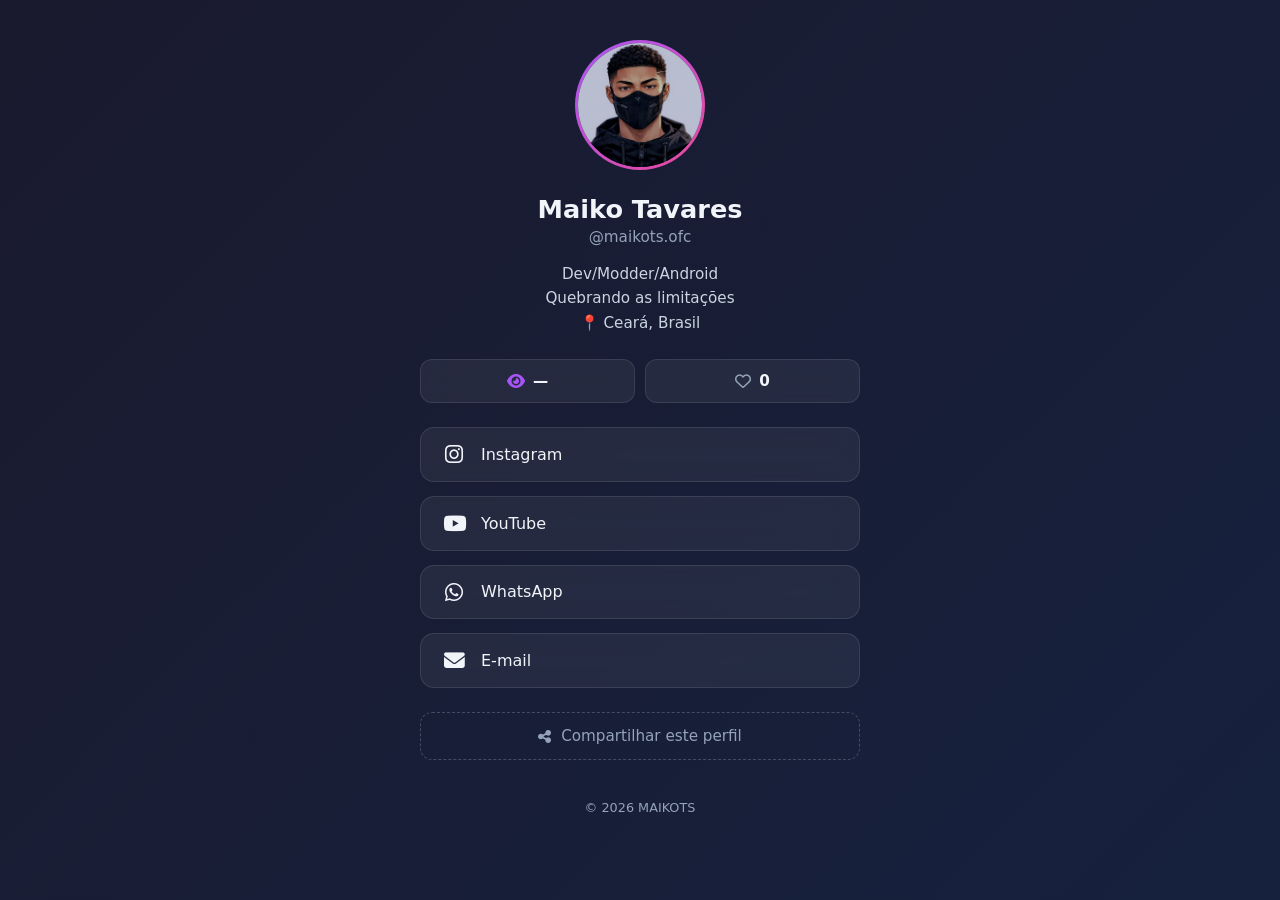
==== index.html @ d2a7dfe6 "Atualizar o index.html" ====
<!DOCTYPE html>
<html lang="pt-BR">
<head>
  <meta charset="UTF-8">
  <meta name="viewport" content="width=device-width, initial-scale=1.0">
  <title>Maiko.TS | Info</title>
  <meta name="description" content="Informações e links para meus outros perfis">

<!-- ÍCONE DO SITE -->
<link rel="icon" type="image/png" href="assets/ft_perfil/maikots.ofc.png">

<!-- ÍCONE PARA QUANDO O USUÁRIO SALVA NA TELA INICIAL DO CELULAR (iOS) -->
<link rel="apple-touch-icon" href="assets/ft_perfil/maikots.ofc.png">

<!-- COR DA BARRA DO NAVEGADOR NO CELULAR (Android/Chrome) -->
<meta name="theme-color" content="#1a1a2e">

  <link rel="stylesheet" href="https://cdnjs.cloudflare.com/ajax/libs/font-awesome/6.5.1/css/all.min.css">

  <link rel="stylesheet" href="css/variaveis.css">
  <link rel="stylesheet" href="css/base.css">
  <link rel="stylesheet" href="css/componentes.css">
  <link rel="stylesheet" href="css/animacoes.css">

  <script src="js/script.js" defer></script>
  <script src="js/links-apps.js" defer></script>
  <script src="js/configs-e-variaveis-globais.js" defer></script>
  <script src="js/contadores.js" defer></script>
  <script src="js/efeito-ripple.js" defer></script>
</head>
<body>
  <div class="container">

    <div class="inapp-banner" id="inappBanner">
      Você está no navegador do Instagram. Para abrir os apps corretamente, toque em <b>⋮ → Abrir no navegador</b>.
      <br>
      <button type="button" id="btnCopiarBanner">Copiar link</button>
    </div>

    <img class="avatar" src="assets/ft_perfil/maikots.ofc.png" alt="Foto de perfil">

    <h1>Maiko Tavares</h1>
    <p class="username">@maikots.ofc</p>
    <p class="bio">
      Dev/Modder/Android<br>
      Quebrando as limitações<br>
      📍 Ceará, Brasil
    </p>

    <div class="stats">
      <div class="stat-chip" title="Visitas no site">
        <i class="fa-solid fa-eye"></i>
        <strong id="visitCount">—</strong>
      </div>
      <button class="like-btn" id="likeBtn" type="button" title="Curtir perfil">
        <i class="fa-regular fa-heart" id="likeIcon"></i>
        <strong id="likeCount">—</strong>
      </button>
    </div>

    <div class="links">
      <a class="link"
         href="https://www.instagram.com/maikots.ofc"
         data-deeplink="instagram://user?username=maikots.ofc"
         data-android="intent://www.instagram.com/maikots.ofc/#Intent;package=com.instagram.android;scheme=https;end"
         target="_blank" rel="noopener">
        <i class="fa-brands fa-instagram"></i>
        <span>Instagram</span>
      </a>

      <a class="link"
         href="https://youtube.com/@maikots"
         data-deeplink="vnd.youtube://channel/UCjiRpNFwjzChM_WOtT9ZudQ"
         data-android="intent://channel/UCjiRpNFwjzChM_WOtT9ZudQ#Intent;scheme=vnd.youtube;package=com.google.android.youtube;S.browser_fallback_url=https%3A%2F%2Fyoutube.com%2F%40maikots;end"
         target="_blank" rel="noopener">
        <i class="fa-brands fa-youtube"></i>
        <span>YouTube</span>
      </a>

      <a class="link"
         href="https://wa.me/5585992683680"
         data-deeplink="whatsapp://send?phone=5585992683680"
         target="_blank" rel="noopener">
        <i class="fa-brands fa-whatsapp"></i>
        <span>WhatsApp</span>
      </a>

      <a class="link" href="mailto:maiko.t.s.ofc@gmail.com">
        <i class="fa-solid fa-envelope"></i>
        <span>E-mail</span>
      </a>
    </div>

    <button class="share-btn" id="shareBtn" type="button">
      <i class="fa-solid fa-share-nodes"></i>
      Compartilhar este perfil
    </button>

    <footer>© 2026 MAIKOTS</footer>
  </div>

  <div class="toast" id="toast"></div>
</body>
</html>
---- css/variaveis.css ----
:root {
  --bg1: #1a1a2e;
  --bg2: #16213e;
  --accent: #a855f7;
  --accent2: #ec4899;
  --card: rgba(255, 255, 255, 0.06);
  --text: #f1f5f9;
  --muted: #94a3b8;
}
---- css/base.css ----
* { margin: 0; padding: 0; box-sizing: border-box; }

body {
  font-family: 'Segoe UI', system-ui, -apple-system, sans-serif;
  background: linear-gradient(135deg, var(--bg1), var(--bg2));
  background-attachment: fixed;
  color: var(--text);
  min-height: 100vh;
  display: flex;
  justify-content: center;
  padding: 40px 20px;
}

.container {
  width: 100%;
  max-width: 440px;
  text-align: center;
  animation: fadeIn 0.8s ease;
}

.avatar {
  width: 130px;
  height: 130px;
  border-radius: 50%;
  object-fit: cover;
  border: 3px solid transparent;
  background: linear-gradient(var(--bg1), var(--bg1)) padding-box,
              linear-gradient(135deg, var(--accent), var(--accent2)) border-box;
  margin-bottom: 20px;
}

h1 { font-size: 1.6rem; font-weight: 700; margin-bottom: 4px; }

.username {
  color: var(--muted);
  font-size: 0.95rem;
  margin-bottom: 16px;
}

.bio {
  font-size: 0.95rem;
  line-height: 1.6;
  color: #cbd5e1;
  margin-bottom: 24px;
  padding: 0 10px;
}

footer {
  margin-top: 40px;
  font-size: 0.8rem;
  color: var(--muted);
}
---- css/componentes.css ----
/* ============ ESTATÍSTICAS ============ */
.stats { display: flex; gap: 10px; margin-bottom: 24px; }

.stat-chip, .like-btn {
  flex: 1;
  display: flex;
  align-items: center;
  justify-content: center;
  gap: 8px;
  padding: 12px;
  background: var(--card);
  border: 1px solid rgba(255, 255, 255, 0.1);
  border-radius: 12px;
  font-size: 0.9rem;
  color: var(--muted);
  backdrop-filter: blur(10px);
  font-family: inherit;
  position: relative;
  overflow: hidden;
}

.stat-chip strong, .like-btn strong {
  color: var(--text);
  font-weight: 600;
  font-size: 0.95rem;
}

.stat-chip i { color: var(--accent); font-size: 1rem; }

.like-btn { cursor: pointer; transition: all 0.25s ease; }
.like-btn i { color: var(--muted); font-size: 1rem; transition: all 0.3s ease; }

.like-btn:hover {
  border-color: rgba(236, 72, 153, 0.5);
  transform: translateY(-2px);
}

.like-btn.liked {
  background: rgba(236, 72, 153, 0.15);
  border-color: rgba(236, 72, 153, 0.6);
  animation: likeGlow 2s ease-in-out infinite;
}

.like-btn.liked i, .like-btn.liked strong { color: #fbcfe8; }
.like-btn.liked i { animation: heartPop 0.4s ease; }

/* ============ LINKS ============ */
.links { display: flex; flex-direction: column; gap: 14px; }

.link {
  display: flex;
  align-items: center;
  gap: 14px;
  padding: 16px 20px;
  background: var(--card);
  border: 1px solid rgba(255, 255, 255, 0.1);
  border-radius: 14px;
  color: var(--text);
  text-decoration: none;
  font-weight: 500;
  font-size: 1rem;
  backdrop-filter: blur(10px);
  transition: all 0.25s ease;
  position: relative;
  overflow: hidden;
  animation: fadeInUp 0.5s ease backwards;
}

.link:nth-child(1) { animation-delay: 0.10s; }
.link:nth-child(2) { animation-delay: 0.18s; }
.link:nth-child(3) { animation-delay: 0.26s; }
.link:nth-child(4) { animation-delay: 0.34s; }

.link i { font-size: 1.3rem; width: 26px; text-align: center; }

.link:hover {
  transform: translateY(-3px);
  background: linear-gradient(135deg, var(--accent), var(--accent2));
  border-color: transparent;
  box-shadow: 0 10px 30px rgba(168, 85, 247, 0.35);
}

.link:active { transform: translateY(-1px) scale(0.98); }

/* ============ BOTÃO COMPARTILHAR ============ */
.share-btn {
  display: flex;
  align-items: center;
  justify-content: center;
  gap: 10px;
  margin-top: 24px;
  padding: 14px 20px;
  width: 100%;
  background: transparent;
  border: 1px dashed rgba(255, 255, 255, 0.2);
  border-radius: 12px;
  color: var(--muted);
  font-size: 0.95rem;
  font-weight: 500;
  cursor: pointer;
  font-family: inherit;
  transition: all 0.25s ease;
  position: relative;
  overflow: hidden;
}

.share-btn:hover {
  border-color: var(--accent);
  color: var(--text);
  background: rgba(168, 85, 247, 0.08);
  transform: translateY(-2px);
}

.share-btn:active { transform: translateY(0) scale(0.98); }

/* ============ AVISO IN-APP ============ */
.inapp-banner {
  display: none;
  margin-bottom: 20px;
  padding: 12px 16px;
  background: rgba(236, 72, 153, 0.15);
  border: 1px solid rgba(236, 72, 153, 0.4);
  border-radius: 12px;
  font-size: 0.85rem;
  color: #fbcfe8;
  line-height: 1.4;
}

.inapp-banner.show { display: block; }

.inapp-banner button {
  margin-top: 8px;
  padding: 8px 14px;
  border: none;
  border-radius: 8px;
  background: linear-gradient(135deg, var(--accent), var(--accent2));
  color: #fff;
  font-weight: 600;
  cursor: pointer;
  font-size: 0.85rem;
}

/* ============ EFEITO ONDA ============ */
.ripple {
  position: absolute;
  border-radius: 50%;
  background: rgba(255, 255, 255, 0.45);
  transform: scale(0);
  animation: rippleAnim 0.6s ease-out;
  pointer-events: none;
}

/* ============ AVISO FLUTUANTE ============ */
.toast {
  position: fixed;
  bottom: 30px;
  left: 50%;
  transform: translateX(-50%) translateY(100px);
  background: rgba(30, 30, 46, 0.95);
  color: var(--text);
  padding: 12px 20px;
  border-radius: 12px;
  border: 1px solid rgba(255, 255, 255, 0.15);
  font-size: 0.9rem;
  backdrop-filter: blur(10px);
  transition: transform 0.3s ease, opacity 0.3s ease;
  opacity: 0;
  z-index: 1000;
  pointer-events: none;
  max-width: 90%;
  text-align: center;
}

.toast.show {
  transform: translateX(-50%) translateY(0);
  opacity: 1;
}
---- css/animacoes.css ----
@keyframes fadeIn {
  from { opacity: 0; transform: translateY(20px); }
  to   { opacity: 1; transform: translateY(0); }
}

@keyframes fadeInUp {
  from { opacity: 0; transform: translateY(12px); }
  to   { opacity: 1; transform: translateY(0); }
}

@keyframes heartPop {
  0%   { transform: scale(1); }
  50%  { transform: scale(1.5); }
  100% { transform: scale(1); }
}

@keyframes likeGlow {
  0%, 100% { box-shadow: 0 0 0 0 rgba(236, 72, 153, 0); }
  50%      { box-shadow: 0 0 20px 0 rgba(236, 72, 153, 0.3); }
}

@keyframes rippleAnim {
  to { transform: scale(4); opacity: 0; }
}

@media (prefers-reduced-motion: reduce) {
  *, *::before, *::after {
    animation-duration: 0.01ms !important;
    animation-iteration-count: 1 !important;
    transition-duration: 0.01ms !important;
  }
}
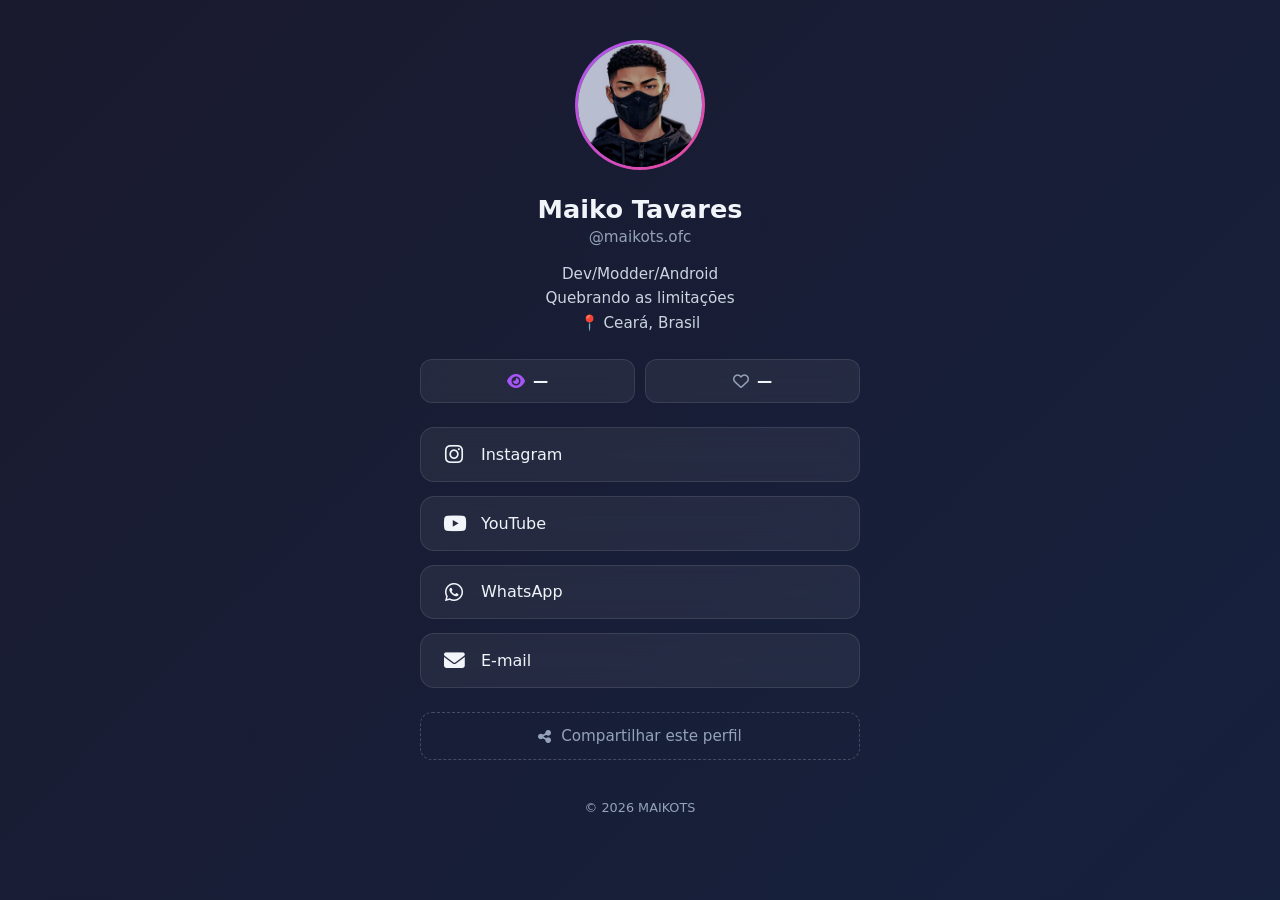
==== commit 21831be3: "Atualizar o index.html" ====
--- a/index.html
+++ b/index.html
@@ -6,97 +6,37 @@
   <title>Maiko.TS | Info</title>
   <meta name="description" content="Informações e links para meus outros perfis">
 
-<!-- ÍCONE DO SITE -->
-<link rel="icon" type="image/png" href="assets/ft_perfil/maikots.ofc.png">
-
-<!-- ÍCONE PARA QUANDO O USUÁRIO SALVA NA TELA INICIAL DO CELULAR (iOS) -->
-<link rel="apple-touch-icon" href="assets/ft_perfil/maikots.ofc.png">
-
-<!-- COR DA BARRA DO NAVEGADOR NO CELULAR (Android/Chrome) -->
-<meta name="theme-color" content="#1a1a2e">
+  <link rel="icon" type="image/png" href="assets/ft_perfil/maikots.ofc.png">
+  <link rel="apple-touch-icon" href="assets/ft_perfil/maikots.ofc.png">
+  <meta name="theme-color" content="#1a1a2e">
 
   <link rel="stylesheet" href="https://cdnjs.cloudflare.com/ajax/libs/font-awesome/6.5.1/css/all.min.css">
-
   <link rel="stylesheet" href="css/variaveis.css">
   <link rel="stylesheet" href="css/base.css">
   <link rel="stylesheet" href="css/componentes.css">
   <link rel="stylesheet" href="css/animacoes.css">
 
+  <!-- CARREGADOR DE HTML (Precisa ser o primeiro) -->
+  <script src="js/carregar-html.js" defer></script>
+  
+  <!-- Seus outros scripts -->
+  <script src="js/configs-e-variaveis-globais.js" defer></script>
   <script src="js/script.js" defer></script>
   <script src="js/links-apps.js" defer></script>
-  <script src="js/configs-e-variaveis-globais.js" defer></script>
   <script src="js/contadores.js" defer></script>
   <script src="js/efeito-ripple.js" defer></script>
+  <script src="js/compartilhar.js" defer></script>
+  <script src="js/toast.js" defer></script>
+  <script src="js/banner-in-app.js" defer></script>
 </head>
 <body>
   <div class="container">
-
-    <div class="inapp-banner" id="inappBanner">
-      Você está no navegador do Instagram. Para abrir os apps corretamente, toque em <b>⋮ → Abrir no navegador</b>.
-      <br>
-      <button type="button" id="btnCopiarBanner">Copiar link</button>
-    </div>
-
-    <img class="avatar" src="assets/ft_perfil/maikots.ofc.png" alt="Foto de perfil">
-
-    <h1>Maiko Tavares</h1>
-    <p class="username">@maikots.ofc</p>
-    <p class="bio">
-      Dev/Modder/Android<br>
-      Quebrando as limitações<br>
-      📍 Ceará, Brasil
-    </p>
-
-    <div class="stats">
-      <div class="stat-chip" title="Visitas no site">
-        <i class="fa-solid fa-eye"></i>
-        <strong id="visitCount">—</strong>
-      </div>
-      <button class="like-btn" id="likeBtn" type="button" title="Curtir perfil">
-        <i class="fa-regular fa-heart" id="likeIcon"></i>
-        <strong id="likeCount">—</strong>
-      </button>
-    </div>
-
-    <div class="links">
-      <a class="link"
-         href="https://www.instagram.com/maikots.ofc"
-         data-deeplink="instagram://user?username=maikots.ofc"
-         data-android="intent://www.instagram.com/maikots.ofc/#Intent;package=com.instagram.android;scheme=https;end"
-         target="_blank" rel="noopener">
-        <i class="fa-brands fa-instagram"></i>
-        <span>Instagram</span>
-      </a>
-
-      <a class="link"
-         href="https://youtube.com/@maikots"
-         data-deeplink="vnd.youtube://channel/UCjiRpNFwjzChM_WOtT9ZudQ"
-         data-android="intent://channel/UCjiRpNFwjzChM_WOtT9ZudQ#Intent;scheme=vnd.youtube;package=com.google.android.youtube;S.browser_fallback_url=https%3A%2F%2Fyoutube.com%2F%40maikots;end"
-         target="_blank" rel="noopener">
-        <i class="fa-brands fa-youtube"></i>
-        <span>YouTube</span>
-      </a>
-
-      <a class="link"
-         href="https://wa.me/5585992683680"
-         data-deeplink="whatsapp://send?phone=5585992683680"
-         target="_blank" rel="noopener">
-        <i class="fa-brands fa-whatsapp"></i>
-        <span>WhatsApp</span>
-      </a>
-
-      <a class="link" href="mailto:maiko.t.s.ofc@gmail.com">
-        <i class="fa-solid fa-envelope"></i>
-        <span>E-mail</span>
-      </a>
-    </div>
-
-    <button class="share-btn" id="shareBtn" type="button">
-      <i class="fa-solid fa-share-nodes"></i>
-      Compartilhar este perfil
-    </button>
-
-    <footer>© 2026 MAIKOTS</footer>
+    <!-- Aqui os componentes serão injetados -->
+    <div data-include="componentes/banner-in-app.html"></div>
+    <div data-include="componentes/cabecalho.html"></div>
+    <div data-include="componentes/estatisticas.html"></div>
+    <div data-include="componentes/links.html"></div>
+    <div data-include="componentes/rodape.html"></div>
   </div>
 
   <div class="toast" id="toast"></div>
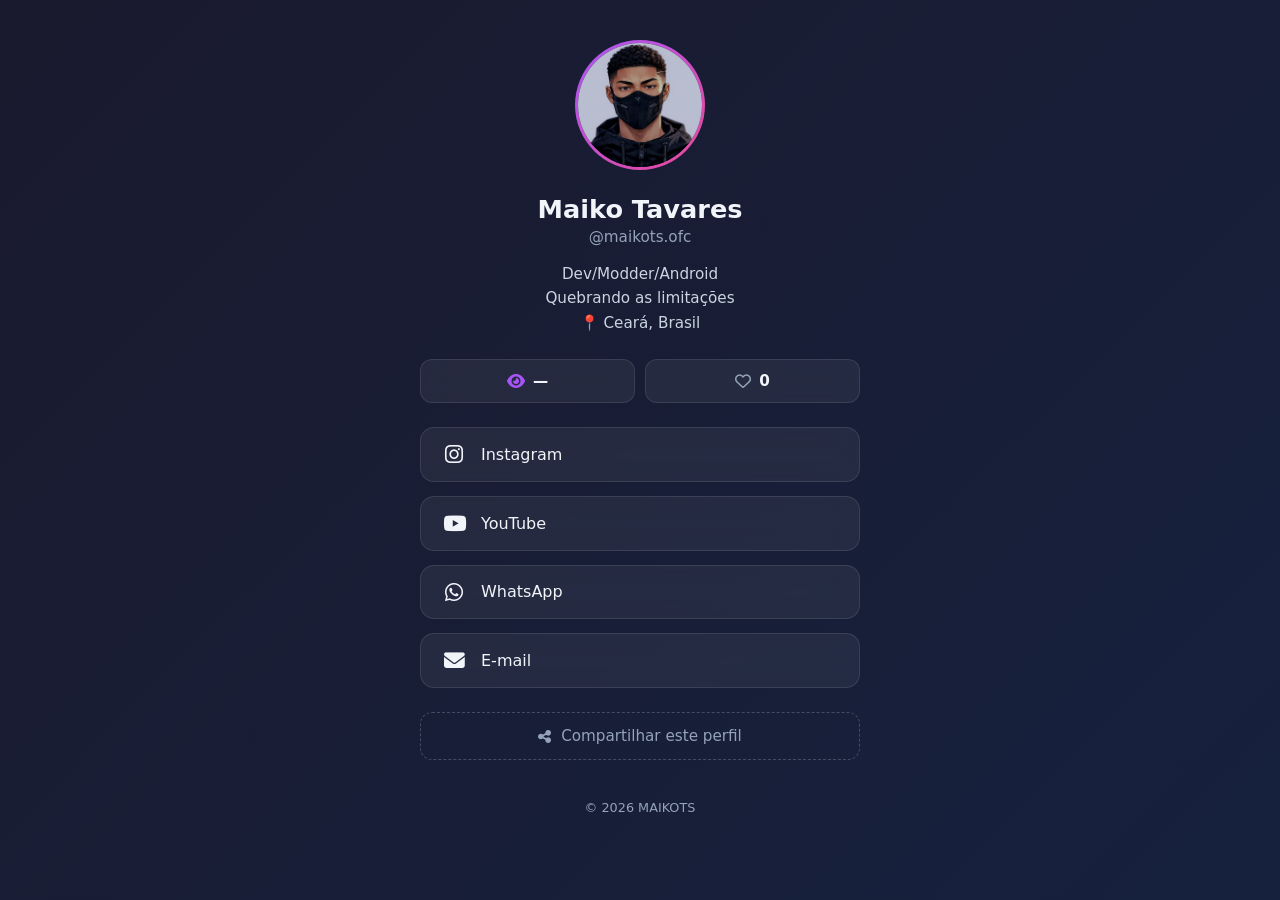
==== commit 176d4ee3: "Atualizar o index.html" ====
--- a/index.html
+++ b/index.html
@@ -16,22 +16,24 @@
   <link rel="stylesheet" href="css/componentes.css">
   <link rel="stylesheet" href="css/animacoes.css">
 
-  <!-- CARREGADOR DE HTML (Precisa ser o primeiro) -->
+  <!-- 1. CARREGADOR DE HTML (Precisa ser o primeiro) -->
   <script src="js/carregar-html.js" defer></script>
-  
-  <!-- Seus outros scripts -->
+
+  <!-- 2. CONFIGURAÇÕES E MÓDULOS (Apenas criam as funções) -->
   <script src="js/configs-e-variaveis-globais.js" defer></script>
-  <script src="js/script.js" defer></script>
-  <script src="js/links-apps.js" defer></script>
-  <script src="js/contadores.js" defer></script>
-  <script src="js/efeito-ripple.js" defer></script>
-  <script src="js/compartilhar.js" defer></script>
   <script src="js/toast.js" defer></script>
   <script src="js/banner-in-app.js" defer></script>
+  <script src="js/contadores.js" defer></script>
+  <script src="js/compartilhar.js" defer></script>
+  <script src="js/efeito-ripple.js" defer></script>
+  <script src="js/links-apps.js" defer></script>
+
+  <!-- 3. O MAESTRO (Inicia tudo quando o HTML estiver pronto) -->
+  <script src="js/principal.js" defer></script>
 </head>
 <body>
   <div class="container">
-    <!-- Aqui os componentes serão injetados -->
+    <!-- Aqui os componentes serão injetados pelo carregar-html.js -->
     <div data-include="componentes/banner-in-app.html"></div>
     <div data-include="componentes/cabecalho.html"></div>
     <div data-include="componentes/estatisticas.html"></div>
@@ -39,6 +41,7 @@
     <div data-include="componentes/rodape.html"></div>
   </div>
 
+  <!-- Aviso flutuante (Toast) fica fora do container -->
   <div class="toast" id="toast"></div>
 </body>
 </html>
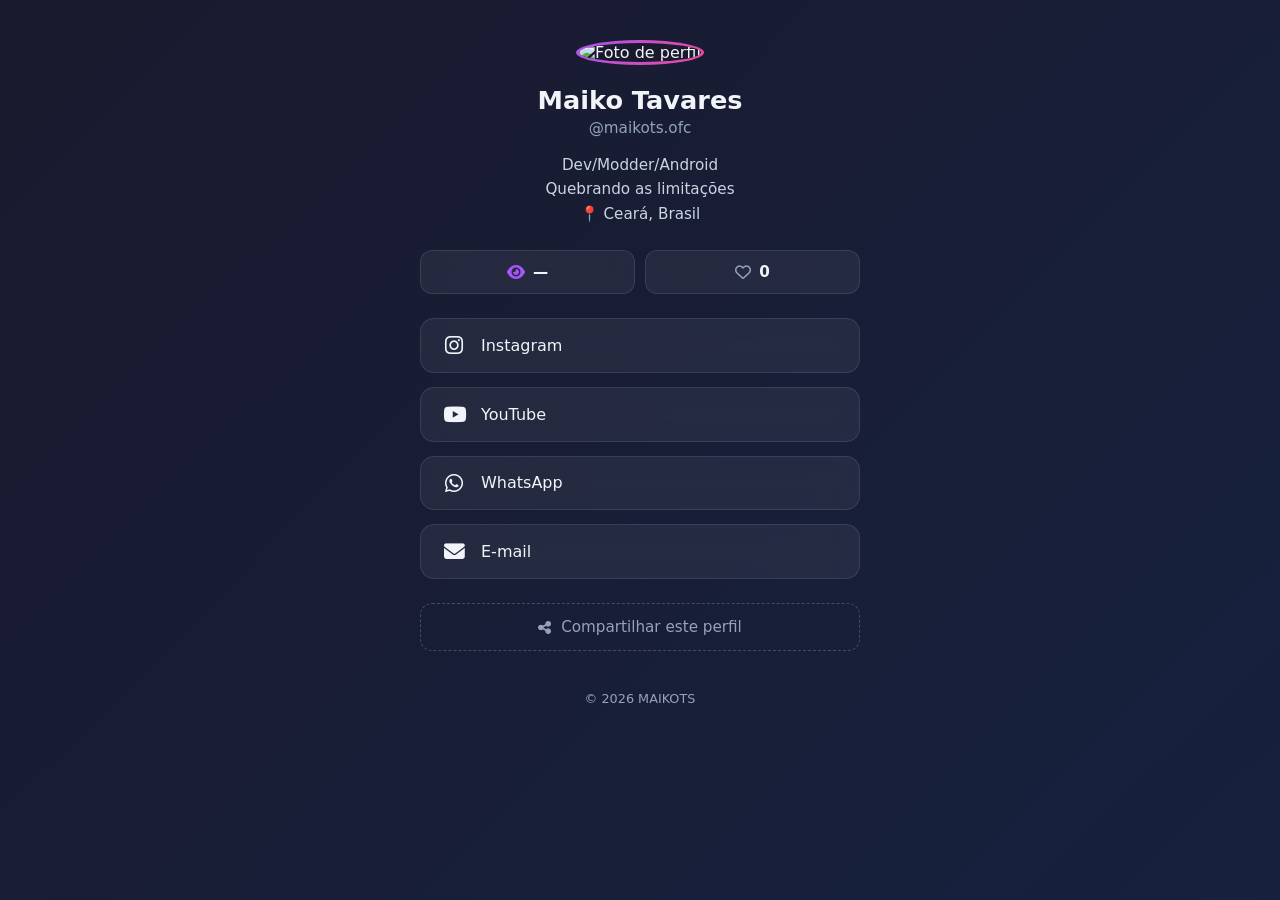
==== commit fed22499: "Update apple-touch-icon link in index.html" ====
--- a/index.html
+++ b/index.html
@@ -7,8 +7,15 @@
   <meta name="description" content="Informações e links para meus outros perfis">
 
   <link rel="icon" type="image/png" href="assets/ft_perfil/maikots.ofc.png">
-  <link rel="apple-touch-icon" href="assets/ft_perfil/maikots.ofc.png">
+  <link rel="apple-touch-icon" href="assets/ft_perfil/ft_perfil.png">
   <meta name="theme-color" content="#1a1a2e">
+
+  <!-- CONFIGURAÇÕES DE WEB APP (PWA) -->
+  <link rel="manifest" href="manifest.json">
+  <meta name="mobile-web-app-capable" content="yes">
+  <meta name="apple-mobile-web-app-capable" content="yes">
+  <meta name="apple-mobile-web-app-status-bar-style" content="black-translucent">
+  <meta name="apple-mobile-web-app-title" content="Maiko.TS">
 
   <link rel="stylesheet" href="https://cdnjs.cloudflare.com/ajax/libs/font-awesome/6.5.1/css/all.min.css">
   <link rel="stylesheet" href="css/variaveis.css">
@@ -27,6 +34,8 @@
   <script src="js/compartilhar.js" defer></script>
   <script src="js/efeito-ripple.js" defer></script>
   <script src="js/links-apps.js" defer></script>
+  <!-- PWA -->
+  <script src="js/pwa.js" defer></script>
 
   <!-- 3. O MAESTRO (Inicia tudo quando o HTML estiver pronto) -->
   <script src="js/principal.js" defer></script>
@@ -44,4 +53,4 @@
   <!-- Aviso flutuante (Toast) fica fora do container -->
   <div class="toast" id="toast"></div>
 </body>
-</html>+</html>
